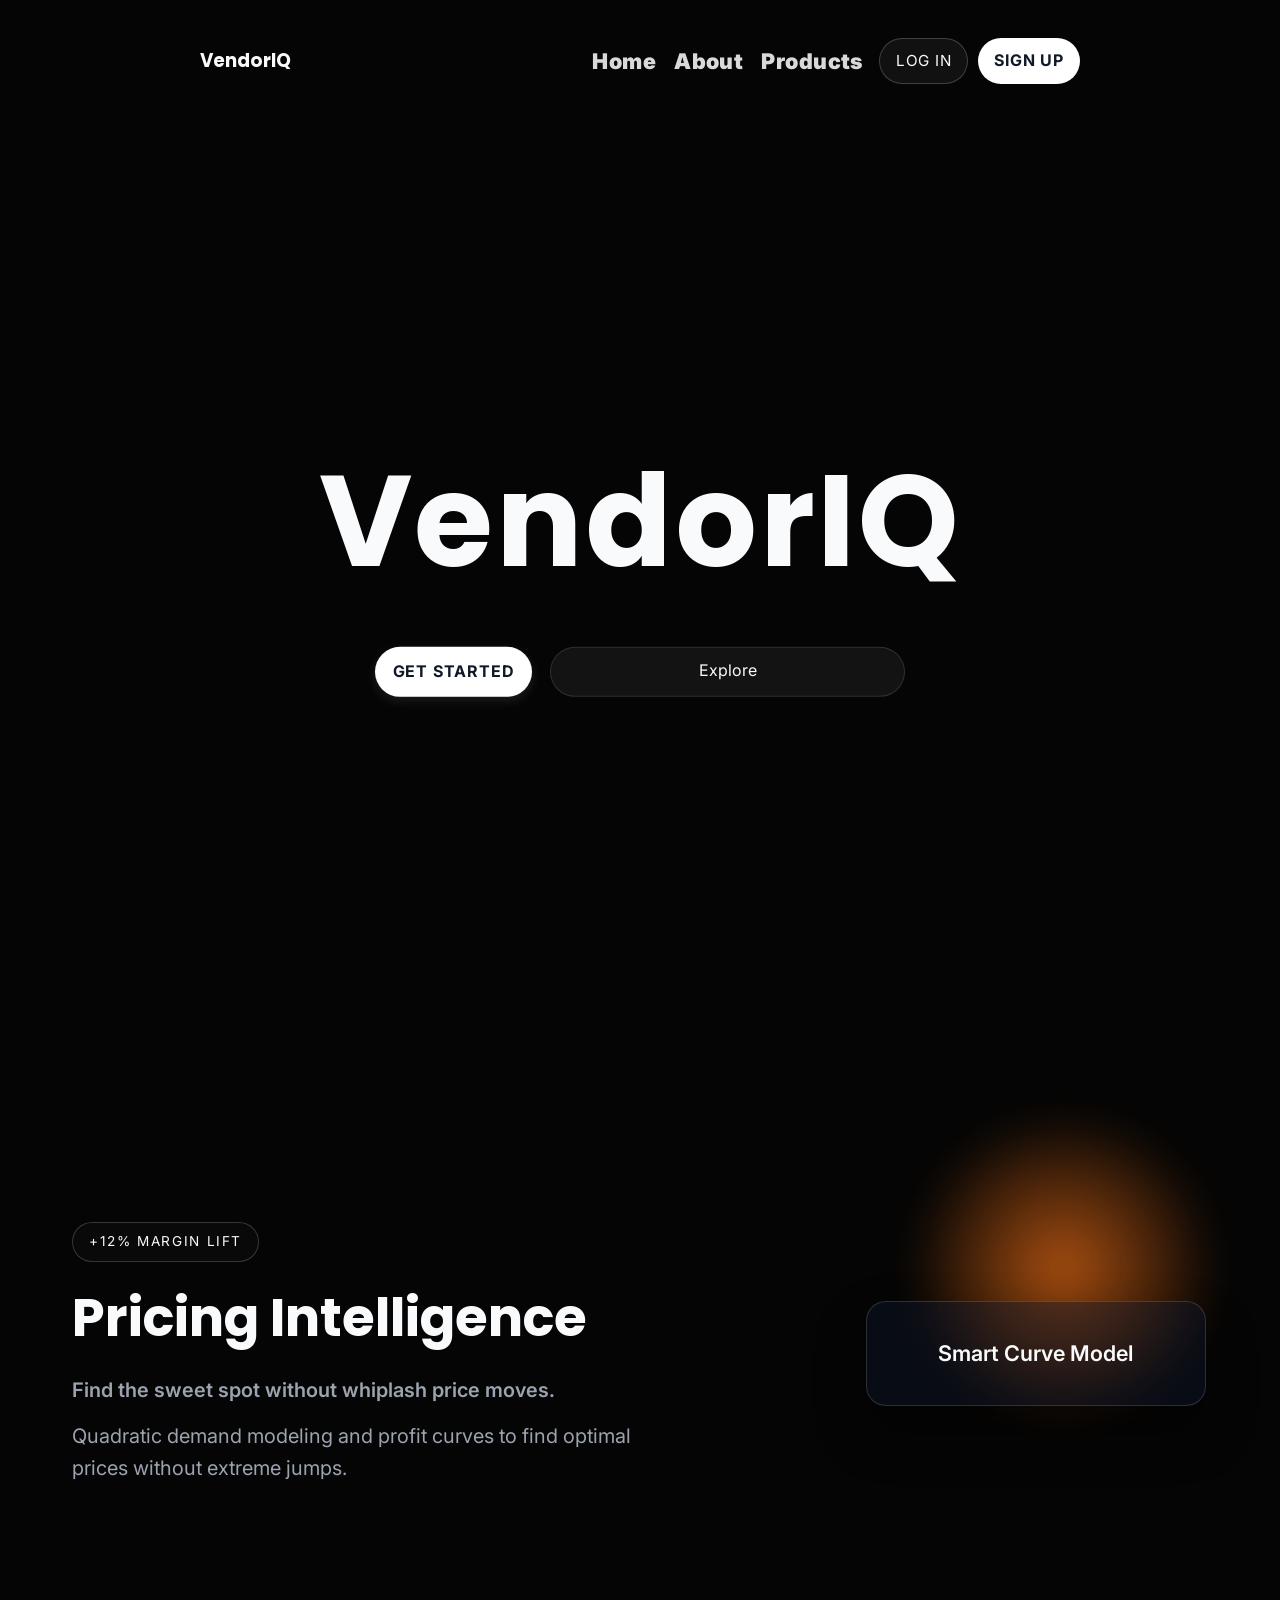
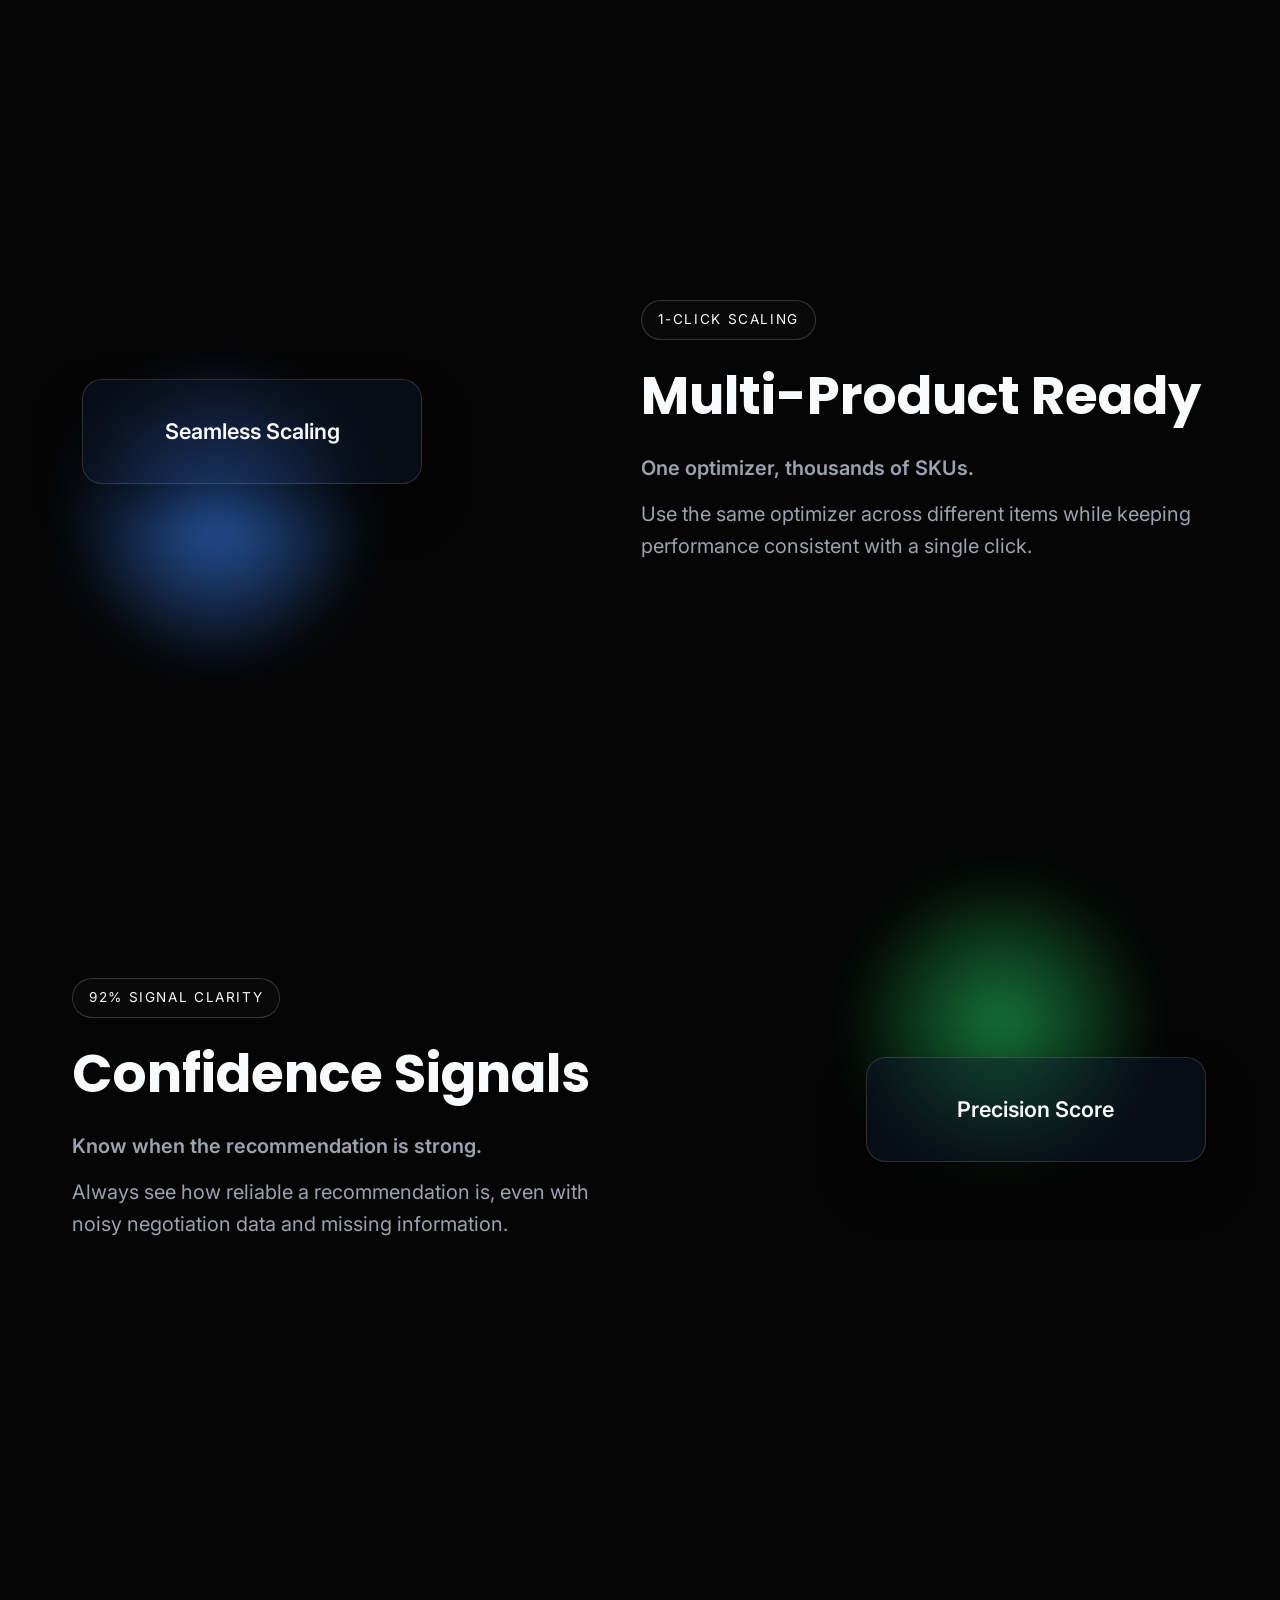
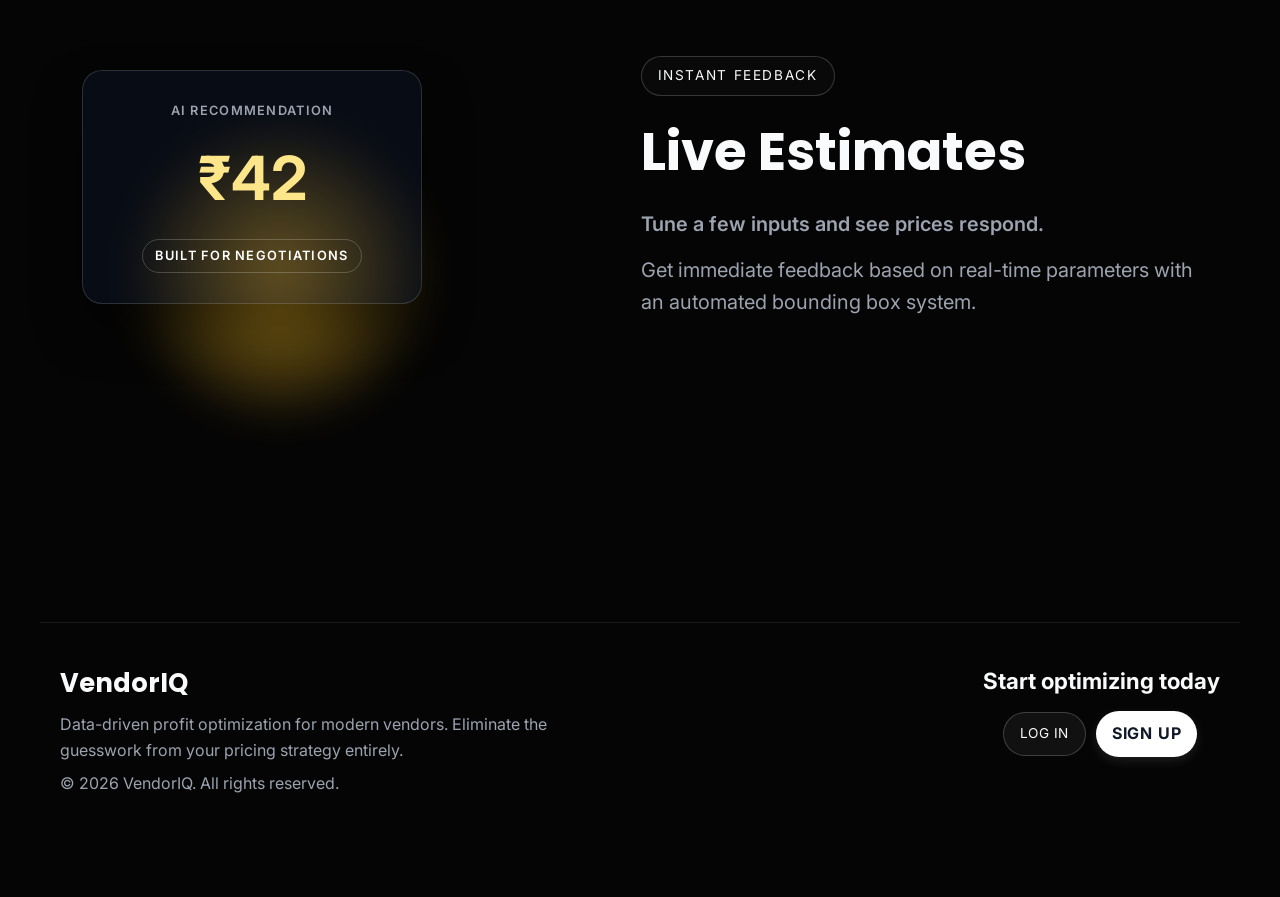
==== index.html @ 148d4174 "Add files via upload" ====
<!DOCTYPE html>
<html lang="en">

<head>
    <meta charset="UTF-8">
    <meta name="viewport" content="width=device-width, initial-scale=1.0">
    <title>VendorIQ</title>
    <link rel="icon" type="image/png" href="favicon.png">
    <link rel="preconnect" href="https://fonts.googleapis.com">
    <link
        href="https://fonts.googleapis.com/css2?family=Inter:wght@300;400;500;600;700&family=Poppins:wght@400;500;600;700&display=swap"
        rel="stylesheet">
    <link rel="stylesheet" href="styles.css">
</head>

<body class="marketing-page">
    <nav class="site-nav full-width-nav">
        <div class="nav-brand">VendorIQ</div>
        <div class="nav-right-group">
            <div class="nav-links">
                <a href="index.html">Home</a>
                <a href="about.html">About</a>
                <a href="javascript:void(0)"
                    onclick="if(localStorage.getItem('viq_user')) window.location.href='hub.html'; else window.location.href='login.html';">Products</a>
            </div>
            <div class="nav-actions">
                <a class="btn-link" href="login.html">Log in</a>
                <a class="btn-primary nav-cta" href="login.html">Sign up</a>
            </div>
        </div>
    </nav>

    <header class="hero full-height-hero">
        <div class="hero-center-content">
            <h1 class="hero-title">VendorIQ</h1>
            <div class="hero-actions-center">
                <a class="btn-primary" href="login.html">Get Started</a>
                <a class="btn-secondary" href="#features">Explore</a>
            </div>
        </div>
    </header>

    <div class="content-shell">
        <section id="features" class="feature-sections">
            <div class="feature-section zig-zag scroll-animate">
                <div class="feature-content">
                    <span class="feature-badge">+12% margin lift</span>
                    <h3>Pricing Intelligence</h3>
                    <p class="feature-insight">Find the sweet spot without whiplash price moves.</p>
                    <p>Quadratic demand modeling and profit curves to find optimal prices without extreme jumps.</p>
                </div>
                <div class="feature-visual visual-1">
                    <div class="floating-blob type-1"></div>
                    <div class="visual-card">Smart Curve Model</div>
                </div>
            </div>
            <div class="feature-section zig-zag reverse scroll-animate">
                <div class="feature-content">
                    <span class="feature-badge">1-click scaling</span>
                    <h3>Multi-Product Ready</h3>
                    <p class="feature-insight">One optimizer, thousands of SKUs.</p>
                    <p>Use the same optimizer across different items while keeping performance consistent with a single
                        click.</p>
                </div>
                <div class="feature-visual visual-2">
                    <div class="floating-blob type-2"></div>
                    <div class="visual-card">Seamless Scaling</div>
                </div>
            </div>
            <div class="feature-section zig-zag scroll-animate">
                <div class="feature-content">
                    <span class="feature-badge">92% signal clarity</span>
                    <h3>Confidence Signals</h3>
                    <p class="feature-insight">Know when the recommendation is strong.</p>
                    <p>Always see how reliable a recommendation is, even with noisy negotiation data and missing
                        information.</p>
                </div>
                <div class="feature-visual visual-3">
                    <div class="floating-blob type-3"></div>
                    <div class="visual-card">Precision Score</div>
                </div>
            </div>
            <div class="feature-section zig-zag reverse recommendation-feature scroll-animate">
                <div class="feature-content">
                    <span class="feature-badge">Instant feedback</span>
                    <h3>Live Estimates</h3>
                    <p class="feature-insight">Tune a few inputs and see prices respond.</p>
                    <p>Get immediate feedback based on real-time parameters with an automated bounding box system.</p>
                </div>
                <div class="feature-visual visual-4">
                    <div class="floating-blob type-4"></div>
                    <div class="visual-card" style="padding: 30px;">
                        <div class="hero-kicker"
                            style="color:var(--text-muted); letter-spacing:0.1em; text-transform:uppercase; font-size:0.8rem; margin-bottom:8px;">
                            AI Recommendation</div>
                        <div class="hero-price"
                            style="font-size: 3.8rem; margin: 0; color: #fde68a; font-weight: 700; display: block; width: 100%;">
                            ₹42</div>
                        <div class="hero-tag"
                            style="color: var(--accent-secondary); font-size: 0.8rem; margin-top: 12px; text-transform: uppercase; letter-spacing: 0.1em; border: 1px solid rgba(255,255,255,0.2); display: inline-block; padding: 6px 12px; border-radius: 999px;">
                            Built for negotiations</div>
                    </div>
                </div>
            </div>
        </section>
    </div>

    <footer class="site-footer split-footer">
        <div class="footer-left">
            <h3 class="footer-brand">VendorIQ</h3>
            <p>Data-driven profit optimization for modern vendors. Eliminate the guesswork from your pricing strategy
                entirely.</p>
            <p class="copyright">&copy; 2026 VendorIQ. All rights reserved.</p>
        </div>
        <div class="footer-right">
            <h4>Start optimizing today</h4>
            <div class="footer-actions">
                <a class="btn-link" href="login.html">Log in</a>
                <a class="btn-primary" href="login.html">Sign up</a>
            </div>
        </div>
    </footer>
    <script>
        document.addEventListener('DOMContentLoaded', () => {
            document.body.classList.add('page-ready');
            document.querySelectorAll('a[href]').forEach((link) => {
                const url = new URL(link.href, window.location.href);
                if (url.origin === window.location.origin && url.pathname !== window.location.pathname) {
                    link.addEventListener('click', (e) => {
                        e.preventDefault();
                        document.body.classList.add('page-exit');
                        setTimeout(() => { window.location.href = link.href; }, 180);
                    });
                }
            });
        });

        const scrollTargets = document.querySelectorAll(".scroll-animate");
        const revealOnScroll = (entries, observer) => {
            entries.forEach((entry) => {
                if (entry.isIntersecting) {
                    entry.target.classList.add("visible");
                    observer.unobserve(entry.target);
                }
            });
        };

        const observer = new IntersectionObserver(revealOnScroll, {
            threshold: 0.2,
            rootMargin: "0px 0px -10% 0px"
        });

        scrollTargets.forEach((target) => observer.observe(target));
    </script>
</body>

</html>
---- styles.css ----
:root {
    --bg-gradient: #050505;
    --glass: #0a0a0a;
    --glass-strong: #121212;
    --glass-border: rgba(255, 255, 255, 0.1);
    --text-main: #f9fafb;
    --text-muted: #9ca3af;
    --accent-primary: #f97316;
    --accent-secondary: #ffffff;
    --success: #22c55e;
    --danger: #ef4444;
    --warning: #f59e0b;

    --radius-lg: 20px;
    --radius-md: 16px;
    --radius-sm: 12px;
    --shadow-lg: 0 30px 60px rgba(2, 6, 23, 0.45);
    --shadow-md: 0 12px 30px rgba(2, 6, 23, 0.35);

    --space-1: 16px;
    --space-2: 24px;
    --space-3: 32px;
}

html {
    scroll-behavior: smooth;
}

* {
    margin: 0;
    padding: 0;
    box-sizing: border-box;
}

body {
    font-family: "Inter", -apple-system, BlinkMacSystemFont, "Segoe UI", Helvetica, Arial, sans-serif;
    background: var(--bg-gradient);
    color: var(--text-main);
    min-height: 100vh;
    line-height: 1.6;
    padding: var(--space-3);
    position: relative;
    overflow-x: hidden;
    opacity: 0;
    transition: opacity 0.22s ease;
}

body.app-page {
    padding-left: calc(var(--space-3) + 200px);
    padding-right: calc(var(--space-3) + 200px);
    background: #050505;
    overflow-x: visible;
}

body.page-ready {
    opacity: 1;
}

body.page-exit {
    opacity: 0;
}

/* Removed body background blurred circles for minimalistic cleaner design */

.glass-panel {
    background: var(--glass);
    border: 1px solid var(--glass-border);
    border-radius: var(--radius-md);
    box-shadow: 0 4px 12px rgba(0, 0, 0, 0.2);
    backdrop-filter: none;
}

.app-container {
    max-width: 1320px;
    margin: 0 auto;
    padding: var(--space-3);
    display: flex;
    flex-direction: column;
    gap: var(--space-3);
    position: relative;
    overflow: visible;
}

.app-container::before {
    content: "";
    position: absolute;
    top: -120px;
    left: -120px;
    width: 300px;
    height: 300px;
    background: radial-gradient(circle, rgba(59, 130, 246, 0.16), transparent 70%);
    filter: blur(40px);
    pointer-events: none;
    z-index: 0;
}

.app-container>* {
    position: relative;
    z-index: 1;
}

/* Header */
.main-header {
    padding: var(--space-3);
    text-align: left;
    display: grid;
    gap: 12px;
}

.app-header-top {
    display: flex;
    justify-content: space-between;
    align-items: center;
    gap: 16px;
    flex-wrap: wrap;
}

.app-title-block {
    display: grid;
    gap: 6px;
}

.app-kicker {
    font-size: 0.7rem;
    letter-spacing: 0.24em;
    text-transform: uppercase;
    color: var(--text-muted);
}

.main-header h1 {
    font-family: "Poppins", "Inter", sans-serif;
    font-size: clamp(2.2rem, 4vw, 3rem);
    font-weight: 700;
    letter-spacing: 0.02em;
}

.subtitle {
    color: var(--text-muted);
    font-size: 1rem;
    font-style: italic;
}

.header-actions {
    display: flex;
    justify-content: center;
    gap: 12px;
    flex-wrap: wrap;
}

.header-actions .btn-link {
    text-transform: none;
    letter-spacing: 0.06em;
}

.btn-link {
    border: 1px solid rgba(255, 255, 255, 0.2);
    color: var(--text-main);
    text-decoration: none;
    padding: 8px 14px;
    border-radius: 999px;
    background: rgba(255, 255, 255, 0.05);
    font-size: 0.85rem;
    letter-spacing: 0.04em;
    text-transform: uppercase;
    transition: all 0.2s ease;
    cursor: pointer;
    text-decoration: none;
}

.btn-link:hover {
    border-color: rgba(255, 255, 255, 0.4);
    transform: translateY(-1px);
}

/* Metrics */
.metrics-grid {
    display: grid;
    grid-template-columns: repeat(auto-fit, minmax(220px, 1fr));
    gap: var(--space-2);
}

.metrics-vertical {
    grid-template-columns: 1fr;
}

.metric-card {
    padding: 18px;
    display: flex;
    flex-direction: column;
    gap: 8px;
    transition: transform 0.2s ease, box-shadow 0.2s ease;
}

.metric-card:hover {
    transform: scale(1.02);
    box-shadow: 0 18px 40px rgba(2, 6, 23, 0.45);
}

.metric-title {
    text-transform: uppercase;
    font-size: 0.75rem;
    letter-spacing: 0.08em;
    color: var(--text-muted);
}

.metric-value {
    font-size: 1.9rem;
    font-weight: 700;
}

.highlight-metric {
    border: 1px solid rgba(249, 115, 22, 0.6);
    box-shadow: 0 0 20px rgba(249, 115, 22, 0.2);
}

/* Layout */
.content-layout {
    display: grid;
    grid-template-columns: minmax(320px, 380px) minmax(220px, 260px) 1fr;
    gap: 30px;
    padding-left: 0;
    overflow: visible;
}

.left-column,
.right-column,
.metrics-column {
    display: flex;
    flex-direction: column;
    gap: var(--space-2);
}

.left-column {
    margin-left: 0;
    position: relative;
    left: -300px;
}

/* Recommendation */
.recommendation-panel {
    padding: var(--space-3);
    text-align: center;
    position: relative;
    border: 1px solid rgba(96, 165, 250, 0.4);
    box-shadow: 0 0 35px rgba(96, 165, 250, 0.18);
}

.recommendation-panel::before {
    content: "";
    position: absolute;
    inset: -1px;
    border-radius: inherit;
    border: 1px solid transparent;
    background: linear-gradient(135deg, rgba(249, 115, 22, 0.7), rgba(96, 165, 250, 0.7));
    -webkit-mask: linear-gradient(#000 0 0) content-box, linear-gradient(#000 0 0);
    -webkit-mask-composite: xor;
    mask-composite: exclude;
    padding: 1px;
    pointer-events: none;
}

.recommendation-panel h2 {
    font-size: 0.9rem;
    letter-spacing: 0.28em;
    text-transform: uppercase;
    color: var(--text-muted);
    margin-bottom: 16px;
}

.needs-data-msg {
    color: var(--text-muted);
    font-size: 0.9rem;
    text-align: center;
}

.progress-container {
    width: 100%;
    height: 6px;
    background: rgba(255, 255, 255, 0.08);
    border-radius: 999px;
    margin: 16px 0 8px;
    overflow: hidden;
}

.progress-bar {
    height: 100%;
    background: linear-gradient(135deg, var(--accent-primary), var(--accent-secondary));
    border-radius: 999px;
    transition: width 0.4s ease;
}

.progress-text {
    font-size: 0.8rem;
    color: var(--text-muted);
}

.optimal-result {
    display: flex;
    flex-direction: column;
    align-items: center;
    text-align: center;
}

.rec-price-label {
    color: var(--text-muted);
    letter-spacing: 0.1em;
    text-transform: uppercase;
    font-size: 0.8rem;
}

.rec-price-value {
    font-size: clamp(2.8rem, 6vw, 4rem);
    font-weight: 700;
    color: #fde68a;
    margin: 10px 0 16px;
}

.rec-insight {
    display: inline-flex;
    align-items: center;
    gap: 10px;
    padding: 8px 14px;
    border-radius: 999px;
    background: rgba(15, 23, 42, 0.6);
    border: 1px solid rgba(255, 255, 255, 0.1);
    font-size: 0.9rem;
}

.insight-badge {
    padding: 4px 10px;
    border-radius: 999px;
    font-weight: 700;
}

.badge-up {
    background: rgba(34, 197, 94, 0.2);
    color: var(--success);
}

.badge-down {
    background: rgba(239, 68, 68, 0.2);
    color: var(--danger);
}

.badge-neutral {
    background: rgba(245, 158, 11, 0.2);
    color: var(--warning);
}

.model-equation {
    margin-top: 16px;
    font-size: 0.8rem;
    color: var(--text-muted);
    font-family: "SFMono-Regular", ui-monospace, "SFMono-Regular", Menlo, Monaco, Consolas, "Liberation Mono", "Courier New", monospace;
}

.hide {
    display: none !important;
}

/* Forms */
.form-panel {
    padding: var(--space-2);
}

.form-panel h2 {
    font-size: 0.95rem;
    letter-spacing: 0.18em;
    text-transform: uppercase;
    color: var(--text-muted);
}

.form-desc {
    color: var(--text-muted);
    font-size: 0.85rem;
    margin: 8px 0 16px;
}

.input-group {
    display: flex;
    flex-direction: column;
    gap: 6px;
    margin-bottom: 16px;
}

.input-group label {
    font-size: 0.8rem;
    letter-spacing: 0.05em;
    color: var(--text-muted);
    text-transform: uppercase;
}

.input-group input {
    width: 100%;
    padding: 12px 14px;
    border-radius: var(--radius-sm);
    border: 1px solid rgba(255, 255, 255, 0.1);
    background: rgba(15, 23, 42, 0.7);
    color: var(--text-main);
    font-size: 1rem;
    transition: all 0.2s ease;
}

.input-group input:focus {
    outline: none;
    border-color: rgba(249, 115, 22, 0.7);
    box-shadow: 0 0 0 3px rgba(249, 115, 22, 0.15);
}

.btn-primary {
    width: 100%;
    padding: 12px;
    border-radius: 999px;
    border: none;
    cursor: pointer;
    color: #111827;
    font-weight: 700;
    letter-spacing: 0.05em;
    text-transform: uppercase;
    background: #ffffff;
    transition: transform 0.2s ease, box-shadow 0.2s ease;
    box-shadow: 0 4px 12px rgba(255, 255, 255, 0.1);
    text-decoration: none;
}

.btn-primary:hover {
    transform: scale(1.02);
    box-shadow: 0 6px 16px rgba(255, 255, 255, 0.2);
}

.btn-ghost {
    padding: 10px 14px;
    border-radius: 999px;
    border: 1px solid rgba(255, 255, 255, 0.15);
    background: rgba(255, 255, 255, 0.04);
    color: var(--text-muted);
    cursor: not-allowed;
}

.actions-panel {
    padding: var(--space-1);
    display: flex;
    gap: 12px;
    background: transparent;
    border: none;
    box-shadow: none;
}

.btn-secondary,
.btn-danger {
    flex: 1;
    padding: 10px;
    border-radius: 999px;
    border: 1px solid rgba(255, 255, 255, 0.12);
    background: rgba(255, 255, 255, 0.06);
    color: var(--text-main);
    cursor: pointer;
    transition: all 0.2s ease;
    text-decoration: none;
}

.btn-danger {
    color: #fecaca;
}

.btn-secondary:hover,
.btn-danger:hover {
    transform: scale(1.02);
    border-color: rgba(255, 255, 255, 0.3);
}

/* Charts */
.charts-container {
    padding: var(--space-2);
}

.chart-header {
    display: flex;
    justify-content: space-between;
    align-items: center;
    margin-bottom: 16px;
}

.chart-tabs {
    display: flex;
    gap: 8px;
    background: rgba(15, 23, 42, 0.6);
    padding: 6px;
    border-radius: 999px;
    border: 1px solid rgba(255, 255, 255, 0.08);
}

.tab-btn {
    background: transparent;
    border: none;
    color: var(--text-muted);
    padding: 6px 16px;
    border-radius: 999px;
    cursor: pointer;
    transition: all 0.2s ease;
}

.tab-btn.active {
    background: rgba(255, 255, 255, 0.08);
    color: var(--text-main);
}

.chart-wrapper {
    height: 360px;
}

.charts-container {
    padding-left: calc(var(--space-2) + 100px);
    padding-right: calc(var(--space-2) + 100px);
    padding-bottom: 50px;
}

.chart-caption {
    text-align: center;
    color: var(--text-muted);
    font-size: 0.85rem;
    margin-top: 10px;
}

/* Table */
.table-container {
    padding: var(--space-2);
}

.table-header {
    display: flex;
    justify-content: space-between;
    align-items: center;
    margin-bottom: 16px;
}

.record-count {
    padding: 6px 12px;
    border-radius: 999px;
    background: rgba(255, 255, 255, 0.08);
    color: var(--text-muted);
    font-size: 0.8rem;
}

.table-scroll {
    border-radius: var(--radius-md);
    overflow: hidden;
    border: 1px solid rgba(255, 255, 255, 0.08);
}

table {
    width: 100%;
    border-collapse: collapse;
}

th,
td {
    padding: 12px 16px;
    font-size: 0.9rem;
    border-bottom: 1px solid rgba(255, 255, 255, 0.06);
}

th {
    text-transform: uppercase;
    letter-spacing: 0.06em;
    font-size: 0.75rem;
    color: var(--text-muted);
    background: rgba(15, 23, 42, 0.6);
}

tbody tr:nth-child(even) {
    background: rgba(255, 255, 255, 0.03);
}

tbody tr:hover {
    background: rgba(255, 255, 255, 0.06);
}

.empty-row td {
    text-align: center;
    color: var(--text-muted);
    padding: 24px;
}

@media (max-width: 1100px) {
    body {
        padding: var(--space-2);
    }

    .app-container {
        padding: var(--space-2);
    }

    .content-layout {
        grid-template-columns: 1fr;
    }

    .left-column {
        order: -1;
    }
}

@media (max-width: 700px) {
    .metrics-grid {
        grid-template-columns: 1fr;
    }

    .chart-header {
        flex-direction: column;
        align-items: flex-start;
        gap: 12px;
    }

    .rec-insight {
        flex-direction: column;
    }

    .chart-wrapper {
        height: 260px;
    }
}

@media (max-width: 520px) {
    body {
        padding: 12px;
    }

    .app-container {
        padding: 16px;
    }

    .tab-btn {
        padding: 6px 10px;
        font-size: 0.8rem;
    }
}

/* Homepage */
.full-width-nav {
    max-width: 1200px;
    margin: 0 auto;
    padding: 6px 160px 24px;
    display: flex;
    align-items: center;
    justify-content: space-between;
    position: static;
    width: auto;
    background: transparent;
    border-bottom: none;
}

.nav-right-group {
    display: flex;
    align-items: center;
    gap: 16px;
}

.nav-brand {
    font-size: 1.15rem;
}

.nav-links {
    gap: 18px;
}

.nav-links a {
    color: #ffffff;
    font-weight: 900;
    opacity: 0.85;
    transition: opacity 0.2s ease;
    text-decoration: none;
    font-size: 1.35rem;
    letter-spacing: 0.02em;
}

.nav-links a:hover {
    opacity: 1;
}

.full-height-hero {
    min-height: 100vh;
    display: flex;
    align-items: center;
    justify-content: center;
    max-width: 1200px;
    margin: 0 auto;
    padding: 32px 24px 20px;
    position: relative;
}

.hero-center-content {
    display: flex;
    flex-direction: column;
    align-items: center;
    gap: 22px;
    width: 100%;
    text-align: center;
    position: absolute;
    top: 50%;
    left: 50%;
    transform: translate(-50%, -50%);
}

.hero-title {
    font-family: "Poppins", "Inter", sans-serif;
    font-size: clamp(5rem, 12vw, 8rem);
    letter-spacing: 0.02em;
}

.hero-actions-center {
    display: flex;
    gap: 18px;
    flex-wrap: nowrap;
    justify-content: center;
}

.hero-actions-center .btn-secondary {
    min-width: 355px;
    padding-left: 24px;
    padding-right: 24px;
}

.hero-actions-center .btn-primary {
    min-width: 130px;
    padding-left: 18px;
    padding-right: 18px;
}

.content-shell {
    max-width: 1400px;
    width: 100%;
    margin: 0 auto;
    padding: 20px 40px 110px;
}

.feature-sections {
    display: grid;
    gap: 28px;
    width: 100%;
}

.feature-section {
    display: grid;
    grid-template-columns: minmax(0, 1.25fr) minmax(0, 0.75fr);
    gap: 196px;
    align-items: center;
    padding: 90px 0;
    min-height: 650px;
    width: 100%;
}

.feature-section.reverse {
    direction: rtl;
}

.feature-section.reverse>* {
    direction: ltr;
}

.feature-content {
    display: grid;
    gap: 14px;
    padding-right: 20px;
}

.feature-section.reverse .feature-content {
    padding-right: 0;
    padding-left: 20px;
}

.feature-badge {
    display: inline-flex;
    align-items: center;
    gap: 8px;
    border-radius: 999px;
    padding: 8px 16px;
    font-size: 0.85rem;
    letter-spacing: 0.12em;
    text-transform: uppercase;
    color: var(--text-main);
    border: 1px solid rgba(255, 255, 255, 0.18);
    background: rgba(255, 255, 255, 0.02);
    width: fit-content;
}

.feature-content h3 {
    font-family: "Poppins", "Inter", sans-serif;
    font-size: 3.3rem;
}

.feature-insight {
    color: #e5e7eb;
    font-weight: 600;
    font-size: 1.15rem;
}

.feature-content p {
    color: var(--text-muted);
    max-width: 620px;
    font-size: 1.25rem;
}

.feature-visual {
    position: relative;
    min-height: 460px;
    display: grid;
    place-items: center;
    padding: 10px;
}

.visual-card {
    padding: 34px 48px;
    border-radius: 20px;
    border: 1px solid rgba(255, 255, 255, 0.14);
    background: rgba(15, 23, 42, 0.45);
    box-shadow: 0 26px 50px rgba(0, 0, 0, 0.45);
    font-weight: 600;
    color: var(--text-main);
    font-size: 1.35rem;
    min-width: 340px;
    text-align: center;
    position: relative;
    z-index: 1;
}

.floating-blob {
    position: absolute;
    width: 340px;
    height: 340px;
    border-radius: 999px;
    filter: blur(18px);
    opacity: 0.9;
    z-index: 0;
}

.type-1 {
    background: radial-gradient(circle, rgba(249, 115, 22, 0.75), transparent 65%);
    top: -25px;
    right: -25px;
}

.type-2 {
    background: radial-gradient(circle, rgba(59, 130, 246, 0.75), transparent 65%);
    bottom: -25px;
    left: -25px;
}

.type-3 {
    background: radial-gradient(circle, rgba(34, 197, 94, 0.65), transparent 65%);
    top: -25px;
    left: -25px;
}

.type-4 {
    background: radial-gradient(circle, rgba(251, 191, 36, 0.75), transparent 65%);
    bottom: -25px;
    right: -25px;
}

.recommendation-feature .visual-card {
    text-align: center;
}

.site-footer {
    max-width: 1200px;
    margin: 0 auto;
    padding: 40px 20px 60px;
    border-top: 1px solid rgba(255, 255, 255, 0.08);
    display: grid;
    gap: 24px;
}

.hub-page .site-footer {
    margin-top: 300px;
}

.split-footer {
    grid-template-columns: repeat(2, minmax(0, 1fr));
    align-items: start;
}

.footer-brand {
    font-family: "Poppins", "Inter", sans-serif;
    font-size: 1.6rem;
    margin-bottom: 8px;
}

.footer-left {
    text-align: left;
}

.footer-left p {
    color: var(--text-muted);
    margin-bottom: 8px;
    text-align: left;
}

.footer-right {
    text-align: right;
    display: flex;
    flex-direction: column;
    align-items: flex-end;
}

.footer-right h4 {
    font-size: 1.4rem;
    margin-bottom: 12px;
}

.footer-actions {
    display: flex;
    gap: 10px;
    flex-wrap: wrap;
    align-items: center;
    justify-content: center;
    align-self: flex-end;
    width: 100%;
    max-width: 240px;
}

.site-footer .btn-link,
.site-footer .btn-primary {
    text-decoration: none;
    width: auto;
    display: inline-flex;
    align-items: center;
    justify-content: center;
    white-space: nowrap;
    padding: 10px 16px;
    min-height: 40px;
    transition: transform 0.2s ease, box-shadow 0.2s ease, background 0.2s ease, border-color 0.2s ease;
}

.site-footer .btn-link:hover,
.site-footer .btn-primary:hover {
    transform: translateY(-2px);
    box-shadow: 0 8px 18px rgba(0, 0, 0, 0.25);
    border-color: rgba(255, 255, 255, 0.45);
}

.scroll-animate {
    opacity: 0;
    transform: translateY(36px) scale(0.98);
    transition: opacity 0.7s ease, transform 0.7s ease;
}

.scroll-animate.visible {
    opacity: 1;
    transform: translateY(0) scale(1);
}

@media (max-width: 900px) {
    .nav-right-group {
        flex-direction: column;
        align-items: flex-start;
    }

    .feature-section {
        grid-template-columns: 1fr;
    }

    .split-footer {
        grid-template-columns: 1fr;
    }

    .left-column {
        margin-left: 0;
    }
}

/* Marketing site */
.site-shell {
    max-width: 1200px;
    margin: 0 auto;
    display: grid;
    gap: var(--space-3);
}

.site-nav {
    display: flex;
    align-items: center;
    justify-content: space-between;
    padding: 6px 160px 24px;
}

.nav-brand {
    font-family: "Poppins", "Inter", sans-serif;
    font-weight: 700;
    font-size: 1.15rem;
}

.nav-links {
    display: flex;
    gap: 18px;
}

.nav-links a {
    text-decoration: none;
    color: #ffffff;
    font-size: 1.35rem;
    font-weight: 900;
    letter-spacing: 0.02em;
}

.nav-actions {
    display: flex;
    gap: 10px;
    align-items: center;
}

.nav-actions .btn-link {
    padding: 10px 16px;
    font-size: 0.95rem;
    letter-spacing: 0.05em;
}

.nav-logout {
    display: none;
}

.nav-cta {
    width: auto;
    padding: 10px 16px;
    box-shadow: none;
}

.hero {
    display: grid;
    grid-template-columns: 1.2fr 0.8fr;
    gap: var(--space-2);
    padding: var(--space-3);
}

.hero-copy h1 {
    font-family: "Poppins", "Inter", sans-serif;
    font-size: clamp(2.5rem, 5vw, 3.5rem);
    margin-bottom: 12px;
}

.hero-copy p {
    color: var(--text-muted);
    margin-bottom: 18px;
}

.hero-actions {
    display: flex;
    gap: 12px;
    flex-wrap: wrap;
}

.hero-card {
    padding: 20px;
    text-align: center;
}

.hero-kicker {
    text-transform: uppercase;
    letter-spacing: 0.2em;
    font-size: 0.7rem;
    color: var(--text-muted);
}

.hero-price {
    font-size: 3rem;
    font-weight: 700;
    color: #fde68a;
    margin: 10px 0;
}

.hero-tag {
    margin-top: 12px;
    font-size: 0.8rem;
    color: var(--accent-secondary);
}

.feature-grid {
    display: grid;
    grid-template-columns: repeat(auto-fit, minmax(240px, 1fr));
    gap: var(--space-2);
}

.feature-card {
    padding: 20px;
}

.feature-card h3 {
    margin-bottom: 10px;
    font-size: 1.1rem;
}

.feature-card p {
    color: var(--text-muted);
}

.cta {
    padding: var(--space-3);
    text-align: center;
}

.cta h2 {
    font-size: 2rem;
    margin-bottom: 8px;
}

.cta p {
    color: var(--text-muted);
    margin-bottom: 16px;
}

.about-hero {
    padding: var(--space-3);
    text-align: left;
}

.about-grid {
    display: grid;
    grid-template-columns: repeat(auto-fit, minmax(240px, 1fr));
    gap: var(--space-2);
}

.hub-tags {
    display: flex;
    gap: 8px;
    flex-wrap: wrap;
    margin-top: 6px;
}

.hub-tags span {
    font-size: 0.75rem;
    color: var(--text-muted);
    border: 1px solid rgba(255, 255, 255, 0.1);
    padding: 4px 8px;
    border-radius: 999px;
}

.auth-divider {
    text-align: center;
    font-size: 0.8rem;
    color: var(--text-muted);
}

.oauth-row {
    display: flex;
    gap: 10px;
    justify-content: center;
    width: 100%;
}

.oauth-row .btn-ghost {
    width: 100%;
    justify-content: center;
    gap: 10px;
    padding: 12px 16px;
    display: inline-flex;
    align-items: center;
}

.oauth-logo {
    width: 18px;
    height: 18px;
}

.auth-note {
    font-size: 0.75rem;
    color: var(--text-muted);
    text-align: center;
}

.auth-message {
    color: #fca5a5;
    text-align: center;
    font-size: 0.85rem;
}

@media (max-width: 900px) {
    .site-nav {
        flex-direction: column;
        gap: 12px;
    }

    .hero {
        grid-template-columns: 1fr;
    }

    .hub-header {
        flex-direction: column;
        align-items: flex-start;
    }
}

/* Auth */
.auth-container {
    min-height: calc(100vh - 64px);
    display: grid;
    place-items: center;
}

.auth-card {
    width: min(420px, 100%);
    padding: var(--space-3);
    display: grid;
    gap: 16px;
    text-align: center;
}

.auth-title {
    font-family: "Poppins", "Inter", sans-serif;
    font-size: 2rem;
    font-weight: 700;
}

.auth-subtitle {
    color: var(--text-muted);
}

.auth-tabs {
    display: flex;
    gap: 8px;
    justify-content: center;
    background: rgba(15, 23, 42, 0.6);
    padding: 6px;
    border-radius: 999px;
    border: 1px solid rgba(255, 255, 255, 0.08);
}

.auth-form {
    display: grid;
    gap: 10px;
    text-align: left;
}

.auth-form label {
    font-size: 0.8rem;
    color: var(--text-muted);
    text-transform: uppercase;
    letter-spacing: 0.06em;
}

.auth-form input {
    width: 100%;
    padding: 12px 14px;
    border-radius: var(--radius-sm);
    border: 1px solid rgba(255, 255, 255, 0.1);
    background: rgba(15, 23, 42, 0.7);
    color: var(--text-main);
    font-size: 1rem;
}

/* Hub */
.hub-grid {
    display: grid;
    grid-template-columns: repeat(auto-fit, minmax(240px, 1fr));
    gap: var(--space-2);
}

.hub-card {
    padding: var(--space-2);
    display: grid;
    gap: 10px;
    text-decoration: none;
    color: var(--text-main);
    transition: transform 0.2s ease, box-shadow 0.2s ease;
}

.hub-card:hover {
    transform: translateY(-2px);
    box-shadow: 0 18px 40px rgba(2, 6, 23, 0.45);
}

.hub-card h2 {
    font-size: 1.3rem;
    font-family: "Poppins", "Inter", sans-serif;
}

.hub-card p {
    color: var(--text-muted);
    font-size: 0.95rem;
}

.hub-cta {
    margin-top: 8px;
    font-size: 0.8rem;
    letter-spacing: 0.08em;
    text-transform: uppercase;
    color: var(--accent-secondary);
}

.coming-soon {
    opacity: 0.65;
}

/* New Product Hub */
.hub-shell {
    max-width: 1200px;
    margin: 0 auto;
    padding: 80px 20px 40px;
    display: grid;
    gap: 32px;
    position: relative;
}

.hub-shell::before {
    content: "";
    position: absolute;
    top: -120px;
    right: -80px;
    width: 320px;
    height: 320px;
    background: radial-gradient(circle, rgba(249, 115, 22, 0.18), transparent 70%);
    filter: blur(40px);
    pointer-events: none;
    z-index: 0;
}

.hub-shell>* {
    position: relative;
    z-index: 1;
}

.hub-header {
    display: flex;
    justify-content: space-between;
    align-items: center;
    gap: 20px;
}

.hub-kicker {
    font-size: 0.7rem;
    letter-spacing: 0.25em;
    text-transform: uppercase;
    color: var(--text-muted);
}

.hub-title {
    font-family: "Poppins", "Inter", sans-serif;
    font-size: clamp(2.4rem, 4vw, 3.4rem);
    margin: 6px 0 8px;
}

.hub-subtitle {
    color: var(--text-muted);
    font-size: 1.05rem;
}

.product-grid {
    display: grid;
    grid-template-columns: repeat(auto-fit, minmax(210px, 1fr));
    gap: 20px;
}

.product-card {
    padding: 24px;
    display: grid;
    gap: 12px;
}

.product-add {
    aspect-ratio: 1 / 1;
    min-height: 170px;
    max-width: 220px;
    width: 100%;
    justify-self: start;
    border: 1px dashed rgba(255, 255, 255, 0.2);
    background: rgba(15, 23, 42, 0.35);
    color: var(--text-main);
    cursor: pointer;
    align-items: center;
    justify-content: center;
    text-transform: uppercase;
    letter-spacing: 0.2em;
    transition: transform 0.2s ease, border-color 0.2s ease, box-shadow 0.2s ease;
}

.product-add:hover {
    transform: translateY(-2px);
    border-color: rgba(255, 255, 255, 0.45);
    box-shadow: 0 18px 40px rgba(2, 6, 23, 0.45);
}

.add-plus {
    font-size: 2.4rem;
    line-height: 1;
}

.add-text {
    font-size: 0.8rem;
    color: var(--text-muted);
}

.product-name {
    font-family: "Poppins", "Inter", sans-serif;
    font-size: 1.4rem;
}

.product-meta {
    color: var(--text-muted);
    font-size: 0.85rem;
}

.product-actions {
    display: flex;
    gap: 10px;
    flex-wrap: wrap;
}

/* Modals */
.modal-overlay {
    position: fixed;
    inset: 0;
    background: rgba(2, 6, 23, 0.72);
    display: none;
    align-items: center;
    justify-content: center;
    padding: 24px;
    z-index: 50;
}

.modal-overlay.open {
    display: flex;
}

.modal-card {
    width: min(520px, 92vw);
    padding: 28px;
    border-radius: 20px;
    display: grid;
    gap: 12px;
}

.modal-card input[type="text"],
.modal-card input[type="email"],
.modal-card input[type="password"] {
    width: 100%;
    padding: 14px 16px;
    font-size: 1.05rem;
    border-radius: 12px;
    border: 1px solid rgba(255, 255, 255, 0.12);
    background: rgba(15, 23, 42, 0.7);
    color: var(--text-main);
}

.modal-header {
    display: flex;
    align-items: center;
    justify-content: space-between;
    gap: 16px;
}

.modal-subtitle {
    color: var(--text-muted);
    margin-bottom: 5px;
    line-height: 1.3;
}

.modal-card label {
    display: block;
    margin-top: 4px;
    margin-bottom: 5px;
    color: var(--text-muted);
}

.modal-card input[type="text"],
.modal-card input[type="email"],
.modal-card input[type="password"] {
    margin-bottom: 5px;
}

.modal-actions {
    display: flex;
    justify-content: flex-end;
    gap: 12px;
    margin-top: 10px;
}

.modal-close {
    border: none;
    background: transparent;
    font-size: 1.4rem;
    line-height: 1;
    padding: 0;
}
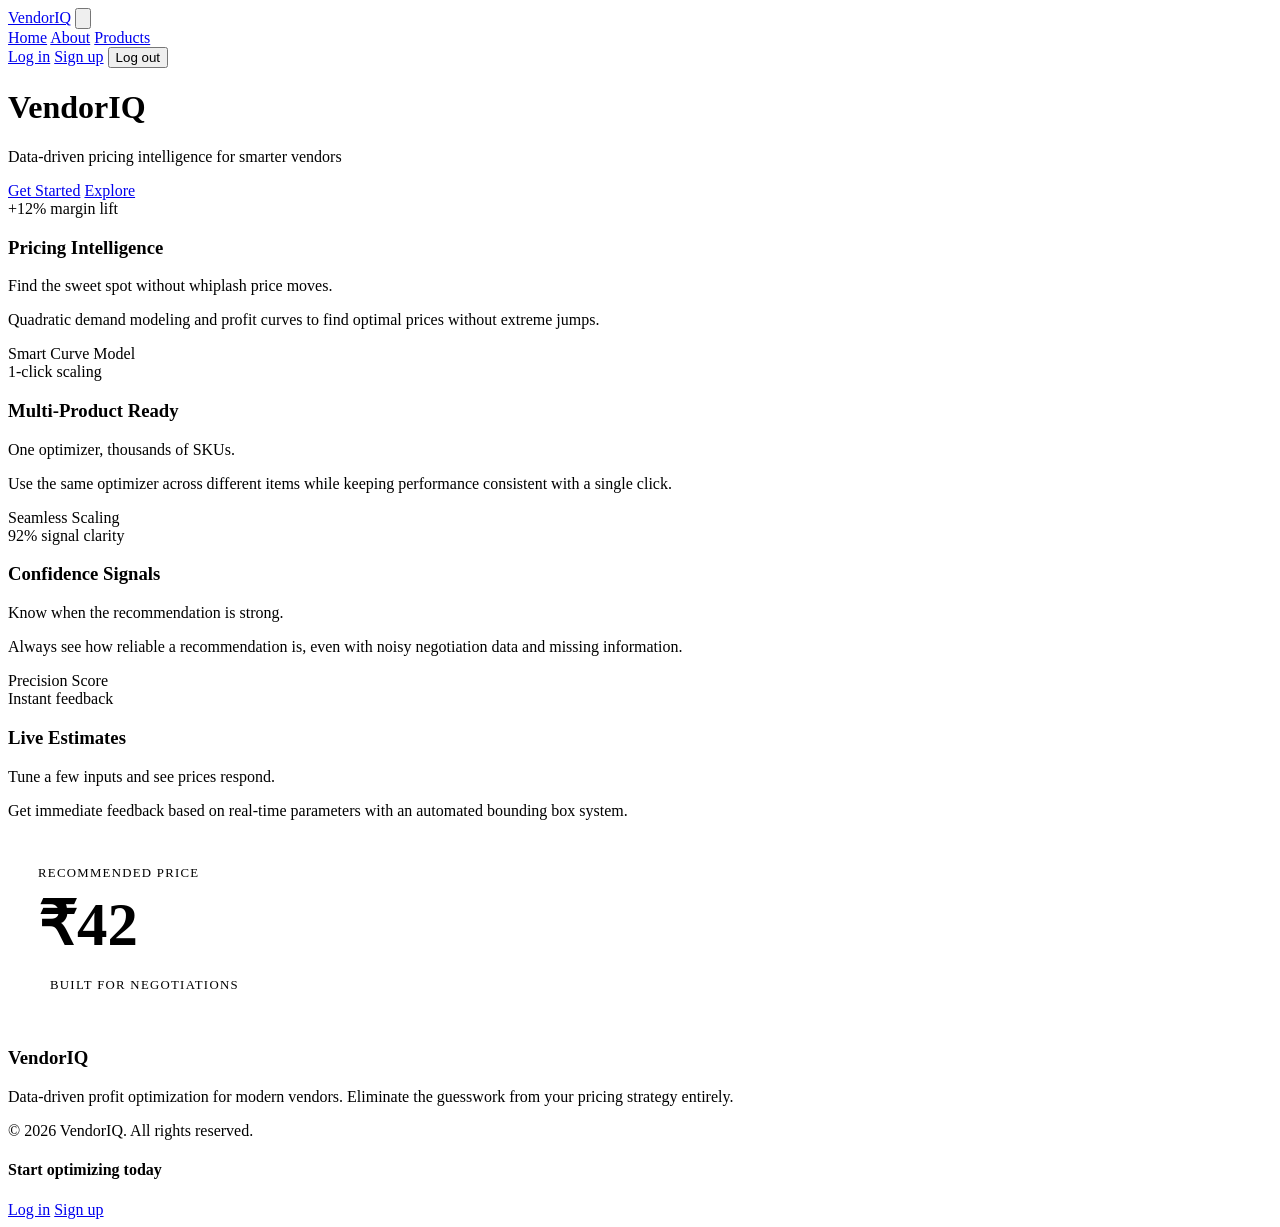
==== commit 70417b35: "Add files via upload" ====
--- a/index.html
+++ b/index.html
@@ -14,8 +14,16 @@
 </head>
 
 <body class="marketing-page">
-    <nav class="site-nav full-width-nav">
-        <div class="nav-brand">VendorIQ</div>
+    <nav class="site-nav">
+        <a class="nav-brand" href="index.html">VendorIQ</a>
+        <button class="mobile-menu-btn" id="mobile-menu-toggle" aria-label="Toggle Menu">
+            <svg viewBox="0 0 24 24" fill="none" stroke="currentColor" stroke-width="2" stroke-linecap="round"
+                stroke-linejoin="round">
+                <line x1="3" y1="12" x2="21" y2="12"></line>
+                <line x1="3" y1="6" x2="21" y2="6"></line>
+                <line x1="3" y1="18" x2="21" y2="18"></line>
+            </svg>
+        </button>
         <div class="nav-right-group">
             <div class="nav-links">
                 <a href="index.html">Home</a>
@@ -23,9 +31,10 @@
                 <a href="javascript:void(0)"
                     onclick="if(localStorage.getItem('viq_user')) window.location.href='hub.html'; else window.location.href='login.html';">Products</a>
             </div>
-            <div class="nav-actions">
-                <a class="btn-link" href="login.html">Log in</a>
-                <a class="btn-primary nav-cta" href="login.html">Sign up</a>
+            <div class="nav-actions" id="nav-actions">
+                <a class="btn-link nav-login" href="login.html">Log in</a>
+                <a class="btn-primary nav-cta nav-signup" href="login.html">Sign up</a>
+                <button class="btn-link nav-logout" id="logout-btn" type="button">Log out</button>
             </div>
         </div>
     </nav>
@@ -33,6 +42,7 @@
     <header class="hero full-height-hero">
         <div class="hero-center-content">
             <h1 class="hero-title">VendorIQ</h1>
+            <p class="hero-subtitle">Data-driven pricing intelligence for smarter vendors</p>
             <div class="hero-actions-center">
                 <a class="btn-primary" href="login.html">Get Started</a>
                 <a class="btn-secondary" href="#features">Explore</a>
@@ -92,12 +102,12 @@
                     <div class="visual-card" style="padding: 30px;">
                         <div class="hero-kicker"
                             style="color:var(--text-muted); letter-spacing:0.1em; text-transform:uppercase; font-size:0.8rem; margin-bottom:8px;">
-                            AI Recommendation</div>
+                            Recommended Price</div>
                         <div class="hero-price"
-                            style="font-size: 3.8rem; margin: 0; color: #fde68a; font-weight: 700; display: block; width: 100%;">
+                            style="font-size: 3.8rem; margin: 0; color: var(--accent-primary); font-weight: 700; display: block; width: 100%;">
                             ₹42</div>
                         <div class="hero-tag"
-                            style="color: var(--accent-secondary); font-size: 0.8rem; margin-top: 12px; text-transform: uppercase; letter-spacing: 0.1em; border: 1px solid rgba(255,255,255,0.2); display: inline-block; padding: 6px 12px; border-radius: 999px;">
+                            style="color: var(--text-muted); font-size: 0.8rem; margin-top: 12px; text-transform: uppercase; letter-spacing: 0.1em; border: 1px solid var(--border-medium); display: inline-block; padding: 6px 12px; border-radius: 999px;">
                             Built for negotiations</div>
                     </div>
                 </div>
@@ -122,36 +132,76 @@
     </footer>
     <script>
         document.addEventListener('DOMContentLoaded', () => {
-            document.body.classList.add('page-ready');
-            document.querySelectorAll('a[href]').forEach((link) => {
-                const url = new URL(link.href, window.location.href);
-                if (url.origin === window.location.origin && url.pathname !== window.location.pathname) {
-                    link.addEventListener('click', (e) => {
-                        e.preventDefault();
-                        document.body.classList.add('page-exit');
-                        setTimeout(() => { window.location.href = link.href; }, 180);
-                    });
-                }
-            });
+            // Auth UI Logic
+            const authed = localStorage.getItem('viq_user');
+            const navLogin = document.querySelector('.nav-login');
+            const navSignup = document.querySelector('.nav-signup');
+            const navLogout = document.getElementById('logout-btn');
+
+            if (authed) {
+                if (navLogin) navLogin.style.display = 'none';
+                if (navSignup) navSignup.style.display = 'none';
+                if (navLogout) navLogout.style.display = 'inline-flex';
+
+                // Update all CTAs to route directly to hub
+                document.querySelectorAll('a[href="login.html"]').forEach(btn => {
+                    const text = btn.textContent.trim();
+                    if (text === 'Log in' || text === 'Sign up' && btn.classList.contains('nav-signup')) {
+                        // Header login/signup already hidden above, but hide footer login too
+                        if (text === 'Log in') btn.style.display = 'none';
+                    } else {
+                        btn.href = 'hub.html';
+                        btn.textContent = 'Go to Products';
+                    }
+                });
+            }
+
+            if (navLogout) {
+                navLogout.addEventListener('click', () => {
+                    localStorage.removeItem('viq_user');
+                    window.location.reload();
+                });
+            }
+
+            // Mobile menu toggle
+            const menuBtn = document.getElementById('mobile-menu-toggle');
+            if (menuBtn) {
+                menuBtn.addEventListener('click', () => {
+                    document.body.classList.toggle('menu-open');
+                    const isOpen = document.body.classList.contains('menu-open');
+                    menuBtn.innerHTML = isOpen
+                        ? `<svg viewBox="0 0 24 24" fill="none" stroke="currentColor" stroke-width="2" stroke-linecap="round" stroke-linejoin="round"><line x1="18" y1="6" x2="6" y2="18"></line><line x1="6" y1="6" x2="18" y2="18"></line></svg>`
+                        : `<svg viewBox="0 0 24 24" fill="none" stroke="currentColor" stroke-width="2" stroke-linecap="round" stroke-linejoin="round"><line x1="3" y1="12" x2="21" y2="12"></line><line x1="3" y1="6" x2="21" y2="6"></line><line x1="3" y1="18" x2="21" y2="18"></line></svg>`;
+                });
+            }
         });
 
         const scrollTargets = document.querySelectorAll(".scroll-animate");
         const revealOnScroll = (entries, observer) => {
             entries.forEach((entry) => {
                 if (entry.isIntersecting) {
-                    entry.target.classList.add("visible");
+                    // Delay a tick so the transition is visible even on fast/initial reveals.
+                    setTimeout(() => {
+                        entry.target.classList.add("visible");
+                    }, 60);
                     observer.unobserve(entry.target);
                 }
             });
         };
 
         const observer = new IntersectionObserver(revealOnScroll, {
-            threshold: 0.2,
+            threshold: 0.1,
             rootMargin: "0px 0px -10% 0px"
         });
 
-        scrollTargets.forEach((target) => observer.observe(target));
+        // Wait for a paint so the hidden state renders before revealing,
+        // otherwise the transition can get skipped on initial load.
+        requestAnimationFrame(() => {
+            requestAnimationFrame(() => {
+                scrollTargets.forEach((target) => observer.observe(target));
+            });
+        });
     </script>
 </body>
 
-</html>
+</html>
